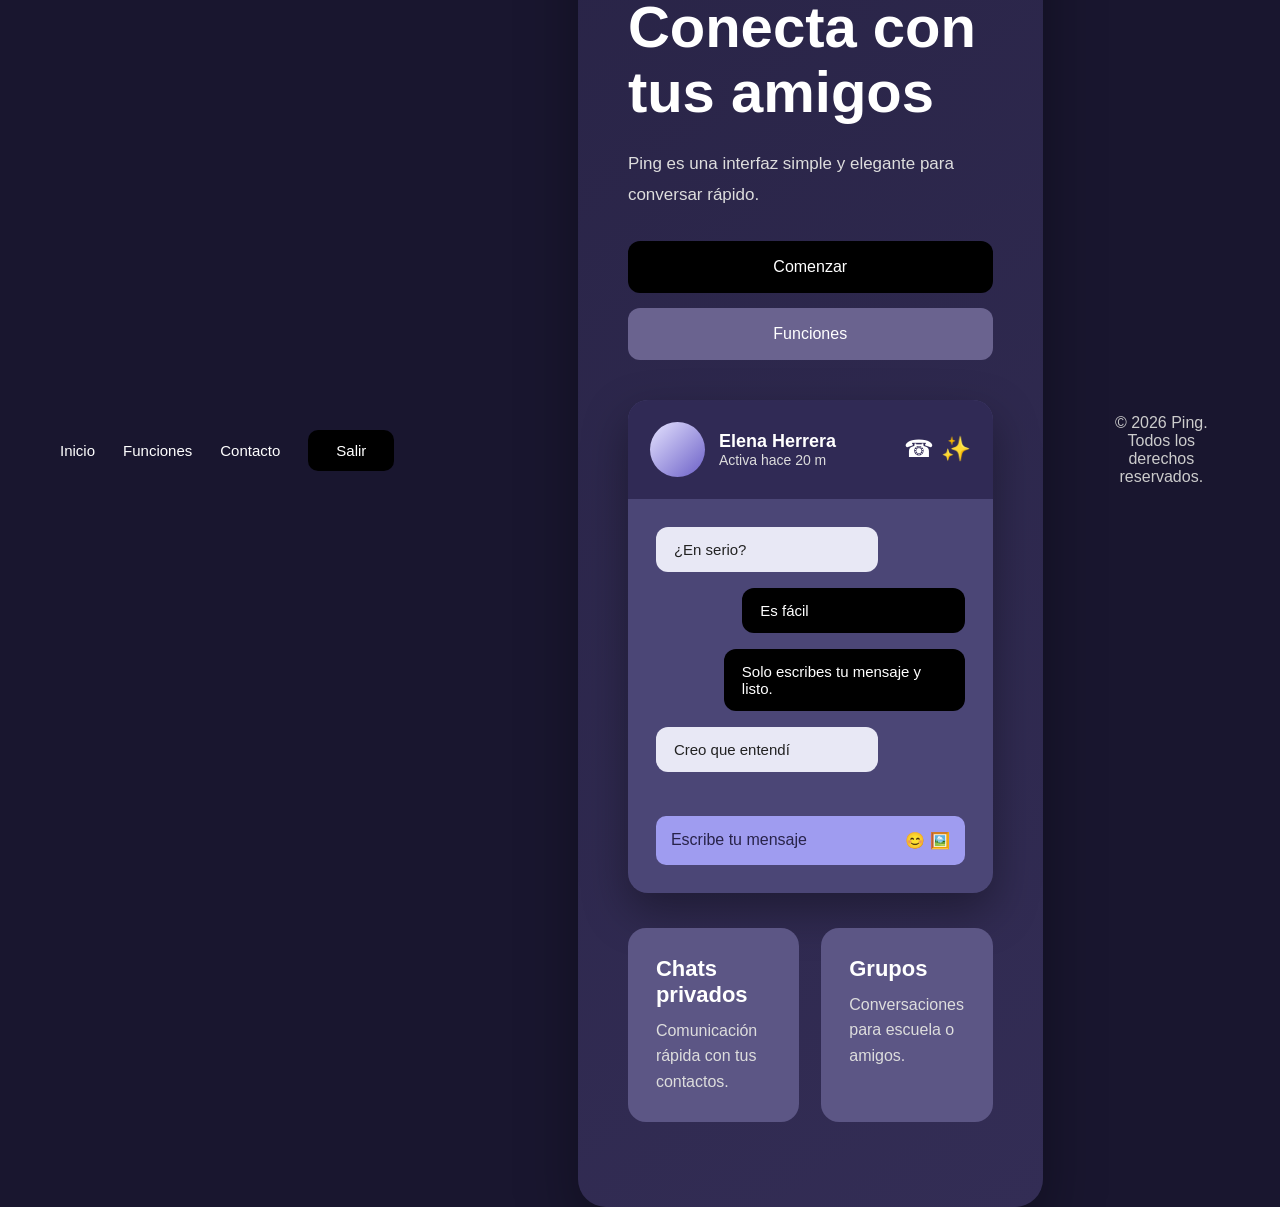
==== Proyecto_3P/home.html @ ef4bbc31 "Add files via upload" ====
<!DOCTYPE html>
<html lang="es">
<head>
    <meta charset="UTF-8">
    <meta name="viewport" content="width=device-width, initial-scale=1.0">
    <title>Ping | Home</title>

    <link rel="stylesheet" href="styles.css">
    
</head>

<body>

   <body>

    <header class="top-menu">
        <nav>
            <a href="#">Inicio</a>
            <a href="#funciones">Funciones</a>
            <a href="#contacto">Contacto</a>
            <a href="login.html" class="salir">Salir</a>
        </nav>
    </header>

    <main class="container">

        <section class="hero">
    <span class="tag">Mensajería moderna</span>

    <h1>Conecta con tus amigos</h1>

    <p>Ping es una interfaz simple y elegante para conversar rápido.</p>

    <div class="buttons">
        <a href="#" class="btn primary">Comenzar</a>
        <a href="#funciones" class="btn secondary">Funciones</a>
    </div>
</section>

<section class="chat-card">
    <div class="chat-header">
        <div class="user">
            <div class="avatar"></div>
            <div>
                <h3>Elena Herrera</h3>
                <p>Activa hace 20 m</p>
            </div>
        </div>
        <div class="chat-icons">☎ ✨</div>
    </div>

    <div class="messages">
        <div class="message received">¿En serio?</div>
        <div class="message sent">Es fácil</div>
        <div class="message sent big">Solo escribes tu mensaje y listo.</div>
        <div class="message received">Creo que entendí</div>
    </div>

    <div class="input-box">
        <span>Escribe tu mensaje</span>
        <span>😊 🖼️</span>
    </div>
</section>

<section class="features" id="funciones">
    <div class="feature-card">
        <h3>Chats privados</h3>
        <p>Comunicación rápida con tus contactos.</p>
    </div>

    <div class="feature-card">
        <h3>Grupos</h3>
        <p>Conversaciones para escuela o amigos.</p>
    </div>
</section>

    </main>

    <footer id="contacto">
        © 2026 Ping. Todos los derechos reservados.
    </footer>

</body>
</html>
---- Proyecto_3P/styles.css ----
*{
    margin:0;
    padding:0;
    box-sizing:border-box;
    font-family:'Poppins',sans-serif;
}

body{

    background:#2d2748;
    display:flex;
    justify-content:center;
    align-items:center;
    height:100vh;

}

.login{

    width:420px;
    background:#5c5685;
    padding:45px;
    border-radius:18px;
    box-shadow:0 15px 35px rgba(0,0,0,.35);

}

.login h1{

    color:white;
    text-align:center;
    margin-bottom:10px;
    font-size:34px;

}

.login p{

    color:#dddddd;
    text-align:center;
    margin-bottom:35px;
    font-size:14px;

}

label{

    display:block;
    color:white;
    margin-bottom:8px;
    font-size:14px;

}

input{

    width:100%;
    padding:14px;
    border:none;
    border-radius:10px;
    margin-bottom:22px;
    background:#e8e8f5;
    font-size:15px;

}

input:focus{

    outline:none;

}

button{

    width:100%;
    padding:14px;
    background:black;
    color:white;
    border:none;
    border-radius:10px;
    cursor:pointer;
    font-size:16px;
    transition:.3s;

}

button:hover{

    background:#222;

}

.extra{

    margin-top:20px;
    text-align:center;
    color:white;
    font-size:14px;

}

.extra a{

    color:white;
    text-decoration:none;
    font-weight:600;

}

.extra a:hover{

    text-decoration:underline;

}

.logo{

    width:90px;
    height:90px;
    margin:auto;
    margin-bottom:20px;
    border-radius:50%;
    background:#3f3968;
    display:flex;
    justify-content:center;
    align-items:center;
    color:white;
    font-size:40px;

}

/* ----------------- HOMEPAGE ----------------------------------------------------------------------------- */

*{
    margin:0;
    padding:0;
    box-sizing:border-box;
    font-family:'Poppins', sans-serif;
}

html{
    scroll-behavior:smooth;
}

body{
    min-height:100vh;
    background:#19162f;
    color:white;
    overflow-x:hidden;
}

/* MENÚ ARRIBA IZQUIERDA */

.top-menu{
    width:100%;
    padding:25px 60px;
}

.top-menu nav{
    display:flex;
    justify-content:flex-start;
    align-items:center;
    gap:28px;
}

.top-menu a{
    color:white;
    text-decoration:none;
    font-size:15px;
}

.top-menu .salir{
    background:black;
    padding:12px 28px;
    border-radius:10px;
}

/* CONTENIDO CENTRADO */

.container{
    width:80%;
    max-width:780px;
    margin:250px auto 60px;
    padding:50px;
    background:linear-gradient(145deg,#292447,#332d55);
    border-radius:28px;
    box-shadow:0 25px 60px rgba(0,0,0,.35);
}

/* HERO */

.hero{
    margin-bottom:40px;
}

.tag{
    display:inline-block;
    background:#6a638f;
    padding:10px 22px;
    border-radius:25px;
    font-size:15px;
    margin-bottom:25px;
}

.hero h1{
    font-size:58px;
    line-height:1.12;
    margin-bottom:25px;
    max-width:650px;
}

.hero p{
    color:#ddd;
    font-size:17px;
    line-height:1.8;
    max-width:620px;
}

.buttons{
    margin-top:30px;
    display:flex;
    flex-direction:column;
    gap:15px;
    max-width:520px;
}

.btn{
    display:block;
    text-align:center;
    padding:17px;
    border-radius:12px;
    color:white;
    text-decoration:none;
    font-size:16px;
}

.primary{
    background:black;
}

.secondary{
    background:#6a638f;
}

/* CHAT */

.chat-card{
    width:100%;
    background:#4b4676;
    border-radius:20px;
    overflow:hidden;
    box-shadow:0 18px 45px rgba(0,0,0,.35);
    margin-bottom:35px;
}

.chat-header{
    background:#302a55;
    padding:22px;
    display:flex;
    justify-content:space-between;
    align-items:center;
}

.user{
    display:flex;
    align-items:center;
    gap:14px;
}

.avatar{
    width:55px;
    height:55px;
    border-radius:50%;
    background:linear-gradient(135deg,#e5e3ff,#6b5fc7);
}

.user h3{
    font-size:18px;
}

.user p{
    font-size:14px;
    color:#ddd;
}

.chat-icons{
    font-size:24px;
}

.messages{
    padding:28px;
}

.message{
    max-width:72%;
    padding:14px 18px;
    border-radius:12px;
    margin-bottom:16px;
    font-size:15px;
}

.received{
    background:#e8e8f5;
    color:#222;
}

.sent{
    background:black;
    color:white;
    margin-left:auto;
}

.big{
    max-width:78%;
}

.input-box{
    margin:0 28px 28px;
    background:#9f9cf0;
    color:#28234a;
    padding:15px;
    border-radius:10px;
    display:flex;
    justify-content:space-between;
}

/* FUNCIONES */

.features{
    display:grid;
    grid-template-columns:1fr 1fr;
    gap:22px;
    margin-bottom:35px;
}

.feature-card{
    background:#5c5685;
    padding:28px;
    border-radius:18px;
}

.circle{
    width:48px;
    height:48px;
    border-radius:50%;
    background:#6b5fc7;
    display:flex;
    justify-content:center;
    align-items:center;
    margin-bottom:16px;
}

.feature-card h3{
    font-size:22px;
    margin-bottom:10px;
}

.feature-card p{
    color:#ddd;
    line-height:1.6;
}

/* ESTADÍSTICAS */

.stats{
    display:grid;
    grid-template-columns:repeat(3,1fr);
    gap:20px;
    background:rgba(0,0,0,.12);
    border-radius:18px;
    padding:28px;
    text-align:center;
}

.stats h2{
    font-size:30px;
}

.stats p{
    color:#ddd;
    font-size:14px;
}

/* FOOTER */

footer{
    text-align:center;
    color:#ccc;
    padding:55px;
}

/* RESPONSIVE */

@media(max-width:800px){
    .top-menu{
        padding:25px;
    }

    .top-menu nav{
        flex-wrap:wrap;
        gap:18px;
    }

    .container{
        width:92%;
        padding:30px;
    }

    .hero h1{
        font-size:40px;
    }

    .features{
        grid-template-columns:1fr;
    }

    .stats{
        grid-template-columns:1fr;
    }
}
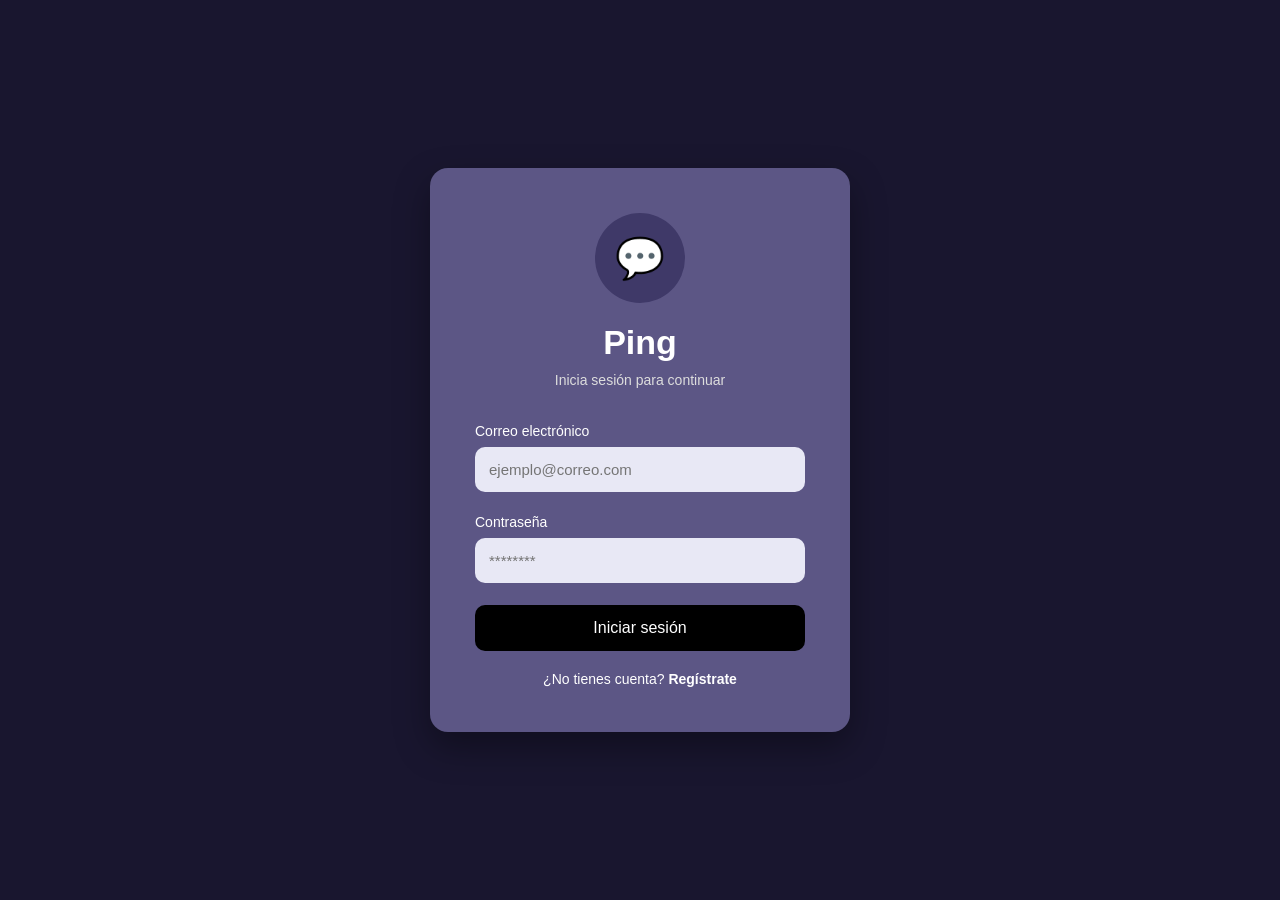
==== commit 18453aa7: "Update home.html for login page layout" ====
--- a/Proyecto_3P/home.html
+++ b/Proyecto_3P/home.html
@@ -1,84 +1,60 @@
 <!DOCTYPE html>
 <html lang="es">
+
 <head>
+
     <meta charset="UTF-8">
     <meta name="viewport" content="width=device-width, initial-scale=1.0">
-    <title>Ping | Home</title>
 
+    <title>Ping - Login</title>
     <link rel="stylesheet" href="styles.css">
-    
+
 </head>
 
 <body>
 
-   <body>
+    <div class="login">
 
-    <header class="top-menu">
-        <nav>
-            <a href="#">Inicio</a>
-            <a href="#funciones">Funciones</a>
-            <a href="#contacto">Contacto</a>
-            <a href="login.html" class="salir">Salir</a>
-        </nav>
-    </header>
+        <div class="logo">
+            💬 
+        </div>
 
-    <main class="container">
+        <h1>Ping</h1>
 
-        <section class="hero">
-    <span class="tag">Mensajería moderna</span>
+        <p>Inicia sesión para continuar</p>
 
-    <h1>Conecta con tus amigos</h1>
+        <form action="home.html">
 
-    <p>Ping es una interfaz simple y elegante para conversar rápido.</p>
+            <label>Correo electrónico</label>
 
-    <div class="buttons">
-        <a href="#" class="btn primary">Comenzar</a>
-        <a href="#funciones" class="btn secondary">Funciones</a>
-    </div>
-</section>
+            <input
+                type="email"
+                placeholder="ejemplo@correo.com"
+                required>
 
-<section class="chat-card">
-    <div class="chat-header">
-        <div class="user">
-            <div class="avatar"></div>
-            <div>
-                <h3>Elena Herrera</h3>
-                <p>Activa hace 20 m</p>
-            </div>
+            <label>Contraseña</label>
+
+            <input
+                type="password"
+                placeholder="********"
+                required>
+
+            <button type="submit">
+                Iniciar sesión
+            </button>
+
+        </form>
+
+        <div class="extra">
+
+            ¿No tienes cuenta?
+
+            <a href="#">Regístrate</a>
+
         </div>
-        <div class="chat-icons">☎ ✨</div>
+
     </div>
 
-    <div class="messages">
-        <div class="message received">¿En serio?</div>
-        <div class="message sent">Es fácil</div>
-        <div class="message sent big">Solo escribes tu mensaje y listo.</div>
-        <div class="message received">Creo que entendí</div>
-    </div>
+</body>
 
-    <div class="input-box">
-        <span>Escribe tu mensaje</span>
-        <span>😊 🖼️</span>
-    </div>
-</section>
-
-<section class="features" id="funciones">
-    <div class="feature-card">
-        <h3>Chats privados</h3>
-        <p>Comunicación rápida con tus contactos.</p>
-    </div>
-
-    <div class="feature-card">
-        <h3>Grupos</h3>
-        <p>Conversaciones para escuela o amigos.</p>
-    </div>
-</section>
-
-    </main>
-
-    <footer id="contacto">
-        © 2026 Ping. Todos los derechos reservados.
-    </footer>
-
-</body>
-</html>+</html>
